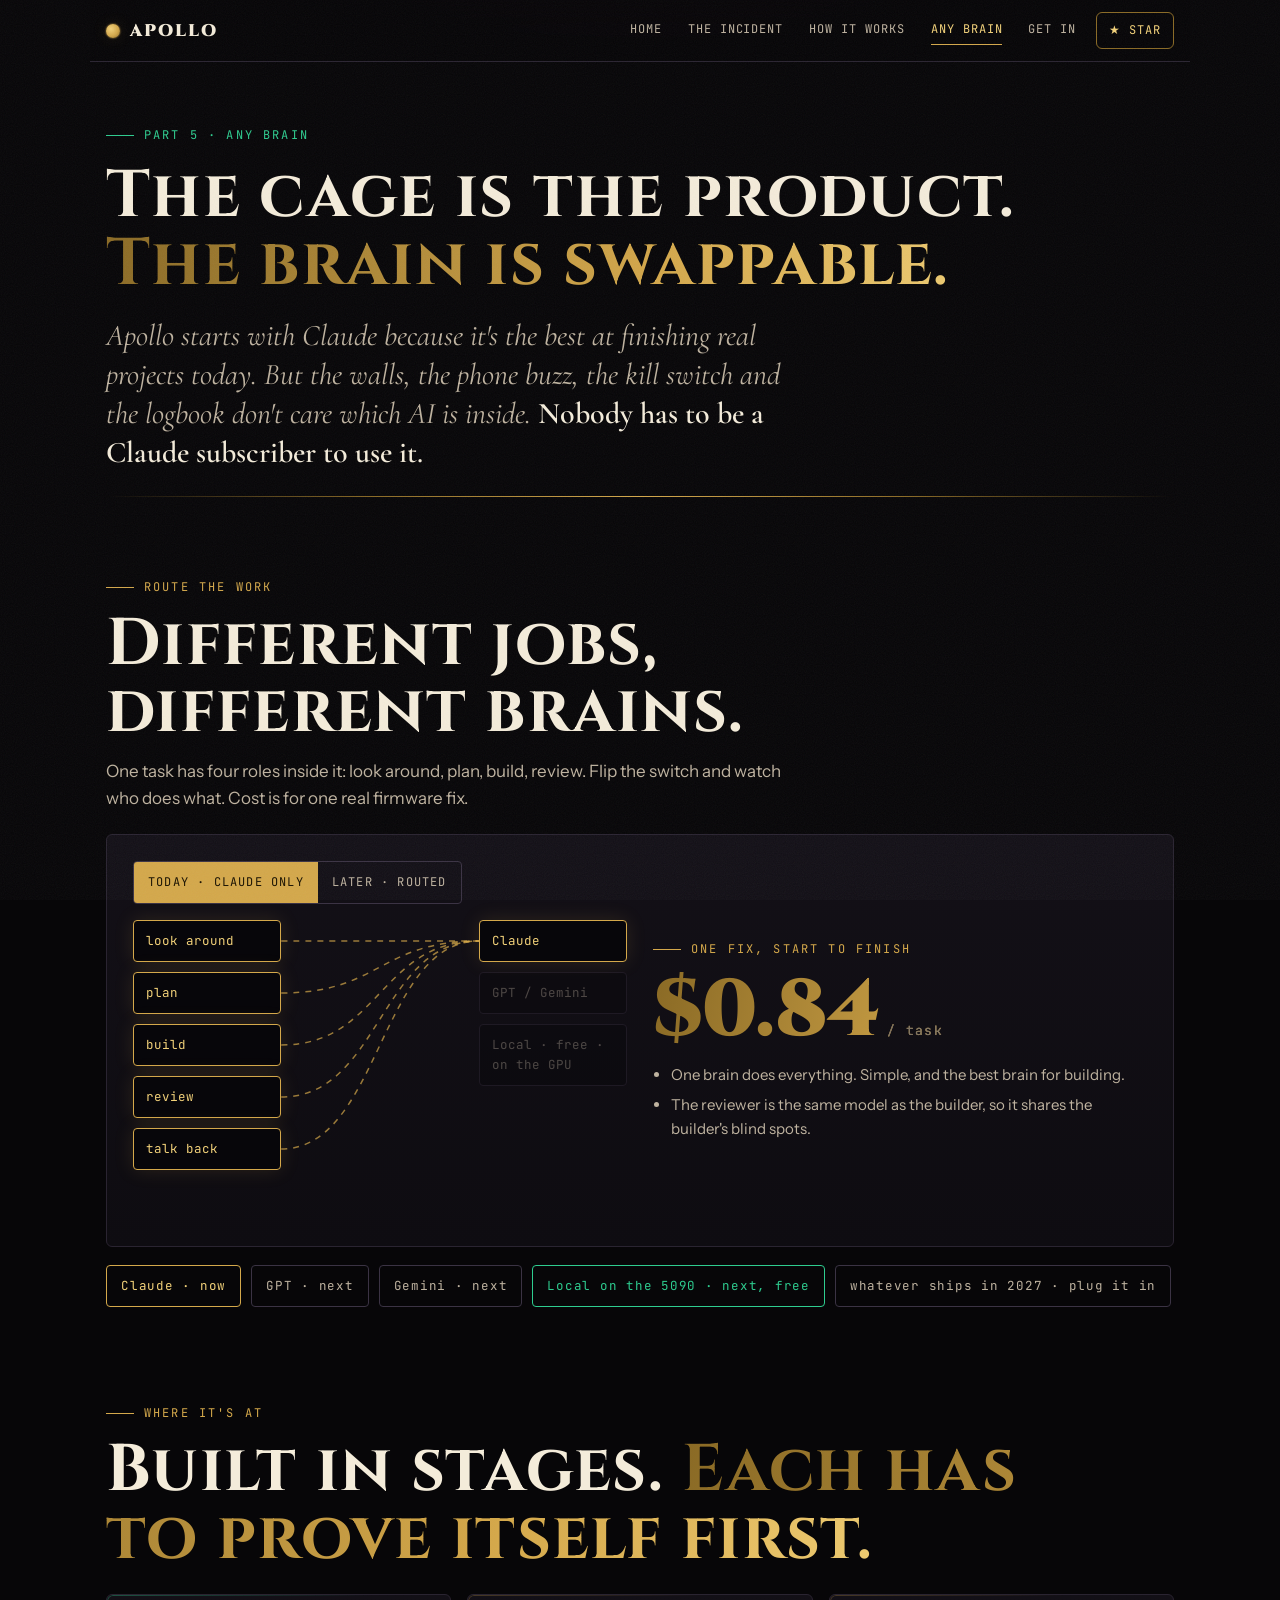
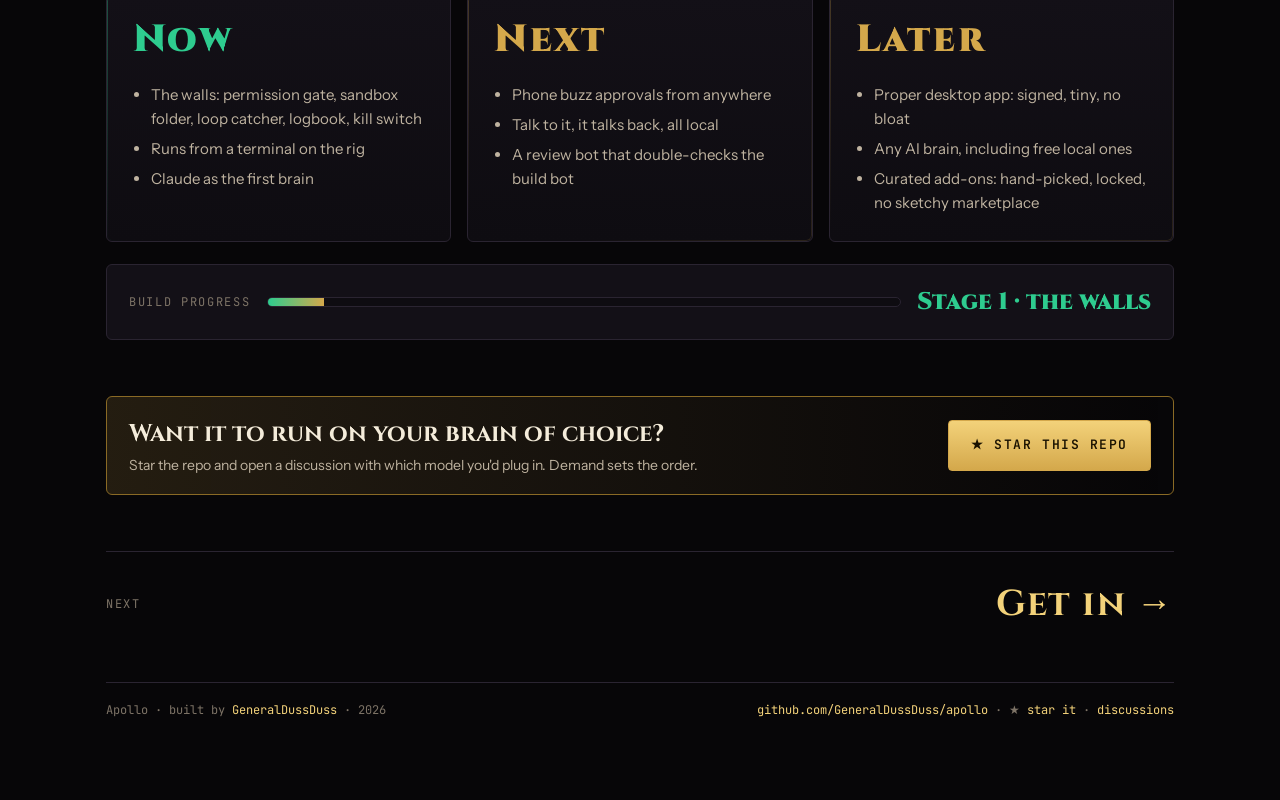
==== docs/brains.html @ f5c2b993 "feat: Apollo landing page, spec, agent rules Co-Authored-By: Claude Fable 5.1 <noreply@anthropic.com" ====
<!doctype html>
<html lang="en">
<head>
<meta charset="utf-8">
<meta name="viewport" content="width=device-width, initial-scale=1, viewport-fit=cover">
<title>Apollo · Any brain</title>
<link rel="stylesheet" href="https://fonts.googleapis.com/css2?family=Cinzel:wght@700;900&family=Cormorant+Garamond:ital,wght@0,500;1,500;1,600&family=Instrument+Sans:wght@400;500;600;700&family=JetBrains+Mono:wght@400;600&display=swap">
<link rel="stylesheet" href="shared.css">
<style>
.hdr{padding-block:64px 24px}
.router{background:linear-gradient(180deg,var(--surface),var(--bg-2));border:1px solid var(--line);border-radius:6px;padding:26px;display:grid;grid-template-columns:1fr 1fr;gap:26px}
.seg{display:inline-flex;border:1px solid var(--line-2);border-radius:4px;overflow:hidden;margin-bottom:16px}
.seg button{font:inherit;font-family:var(--mono);font-size:12px;letter-spacing:.1em;text-transform:uppercase;padding:11px 14px;background:transparent;color:var(--fg-2);border:0;cursor:pointer}
.seg button.on{background:var(--gold);color:#1a1200}
.map{position:relative;min-height:300px}
.map svg{position:absolute;inset:0;width:100%;height:100%;overflow:visible}
.map path{fill:none;stroke:var(--gold);stroke-width:1.5;stroke-dasharray:6 6;opacity:.7;transition:d .6s var(--ease)}
.map path.em{stroke:var(--em)}
.cols{position:relative;display:grid;grid-template-columns:1fr 1fr;gap:0 40%;}
.col{display:flex;flex-direction:column;gap:10px}
.node{font-family:var(--mono);font-size:12.5px;padding:10px 12px;border:1px solid var(--line-2);border-radius:4px;background:#07060a;color:var(--fg-2);position:relative;transition:border-color .4s,color .4s,box-shadow .4s}
.node.lit{border-color:var(--gold);color:var(--gold-2);box-shadow:0 0 20px var(--gold-dim)}
.node.lit.em{border-color:var(--em);color:var(--em-2);box-shadow:0 0 20px var(--em-dim)}
.node.dim{opacity:.35}
.cost{display:flex;flex-direction:column;gap:12px;justify-content:center}
.cost .n{font-family:var(--display);font-size:clamp(44px,7vw,80px);font-weight:900;line-height:1;font-variant-numeric:tabular-nums}
.cost .n small{font-family:var(--mono);font-size:13px;color:var(--fg-3);font-weight:400;margin-left:8px;letter-spacing:.1em}
.cost ul{margin:0;padding-left:18px;color:var(--fg-2);font-size:15px;display:flex;flex-direction:column;gap:6px}
.road{display:grid;grid-template-columns:repeat(3,1fr);gap:16px}
.stage .when{font-family:var(--display);font-size:38px;font-weight:900;line-height:1;letter-spacing:.06em}
.stage.now .when{color:var(--em)}.stage .when{color:var(--gold)}
.stage ul{margin:12px 0 0;padding-left:18px;color:var(--fg-2);font-size:15px;display:flex;flex-direction:column;gap:6px}
.progress{margin-top:22px;display:grid;grid-template-columns:auto 1fr auto;gap:16px;align-items:center;border:1px solid var(--line);border-radius:6px;padding:18px 22px;background:var(--surface)}
.progress .l{font-family:var(--mono);font-size:12px;color:var(--fg-3);letter-spacing:.14em;text-transform:uppercase}
.progress .r{font-family:var(--display);font-size:24px;font-weight:900;color:var(--em)}
@media (max-width:860px){.router,.road,.progress{grid-template-columns:1fr}.cols{gap:0 18%}}
</style>
</head>
<body>
<div class="wrap">
  <nav class="nav"><div class="nav-in"><a class="brand" href="index.html"><span class="sun"></span>APOLLO</a><div class="links"><a href="index.html">Home</a><a href="story.html">The incident</a><a href="how.html">How it works</a><a href="brains.html">Any brain</a><a href="join.html">Get in</a><a class="star" href="https://github.com/GeneralDussDuss/apollo" target="_blank" rel="noopener">★ Star</a></div></div></nav>
  <main>
    <section class="hdr stack">
      <span class="eyebrow em">Part 5 · Any brain</span>
      <h2>The cage is the product.<br><span class="gold">The brain is swappable.</span></h2>
      <p class="lede">Apollo starts with Claude because it's the best at finishing real projects today. But the walls, the phone buzz, the kill switch and the logbook don't care which AI is inside. <b>Nobody has to be a Claude subscriber to use it.</b></p>
    </section>
    <div class="rule"></div>

    <section>
      <span class="eyebrow">Route the work</span>
      <h2 style="margin-top:14px">Different jobs, different brains.</h2>
      <p class="copy" style="margin-top:12px">One task has four roles inside it: look around, plan, build, review. Flip the switch and watch who does what. Cost is for one real firmware fix.</p>
      <div class="router rv" style="margin-top:22px">
        <div>
          <div class="seg"><button class="on" data-mode="p1">Today · Claude only</button><button data-mode="p6">Later · routed</button></div>
          <div class="map"><svg id="wires"></svg>
            <div class="cols">
              <div class="col" id="roles"><div class="node" data-r="explorer">look around</div><div class="node" data-r="planner">plan</div><div class="node" data-r="implementer">build</div><div class="node" data-r="reviewer">review</div><div class="node" data-r="voice">talk back</div></div>
              <div class="col" id="engines"><div class="node" data-e="claude">Claude</div><div class="node" data-e="gpt">GPT / Gemini</div><div class="node" data-e="local">Local · free · on the GPU</div></div>
            </div>
          </div>
        </div>
        <div class="cost"><span class="eyebrow">one fix, start to finish</span><div class="n gold" id="costN">$0.84<small>/ task</small></div><ul id="costNotes"></ul></div>
      </div>
      <div class="pills" style="margin-top:18px"><span class="pill now">Claude · now</span><span class="pill">GPT · next</span><span class="pill">Gemini · next</span><span class="pill loc">Local on the 5090 · next, free</span><span class="pill">whatever ships in 2027 · plug it in</span></div>
    </section>

    <section>
      <span class="eyebrow">Where it's at</span>
      <h2 style="margin-top:14px">Built in stages. <span class="gold">Each has to prove itself first.</span></h2>
      <div class="road" style="margin-top:22px">
        <div class="card stage now em rv"><span class="when">Now</span><ul><li>The walls: permission gate, sandbox folder, loop catcher, logbook, kill switch</li><li>Runs from a terminal on the rig</li><li>Claude as the first brain</li></ul></div>
        <div class="card stage rv"><span class="when">Next</span><ul><li>Phone buzz approvals from anywhere</li><li>Talk to it, it talks back, all local</li><li>A review bot that double-checks the build bot</li></ul></div>
        <div class="card stage rv"><span class="when">Later</span><ul><li>Proper desktop app: signed, tiny, no bloat</li><li>Any AI brain, including free local ones</li><li>Curated add-ons: hand-picked, locked, no sketchy marketplace</li></ul></div>
      </div>
      <div class="progress rv"><span class="l">build progress</span><div class="bar"><i data-w="9"></i></div><span class="r">Stage 1 · the walls</span></div>
    </section>

    <div class="starbox rv" style="margin-top:40px"><div><div class="t">Want it to run on your brain of choice?</div><div class="s">Star the repo and open a discussion with which model you'd plug in. Demand sets the order.</div></div><a class="btn" href="https://github.com/GeneralDussDuss/apollo" target="_blank" rel="noopener">★ Star this repo</a></div>

    <div class="next"><span class="lbl">Next</span><a class="big" href="join.html">Get in →</a></div>
  </main>
  <footer><span>Apollo · built by <a href="https://github.com/GeneralDussDuss" target="_blank" rel="noopener">GeneralDussDuss</a> · 2026</span><span><a href="https://github.com/GeneralDussDuss/apollo" target="_blank" rel="noopener">github.com/GeneralDussDuss/apollo</a> · ★ <a href="https://github.com/GeneralDussDuss/apollo/stargazers" target="_blank" rel="noopener">star it</a> · <a href="https://github.com/GeneralDussDuss/apollo/discussions" target="_blank" rel="noopener">discussions</a></span></footer>
</div>
<script src="shared.js"></script>
</body>
</html>
---- docs/shared.css ----
/* APOLLO — shared styles. Single committed world: black lacquer, hammered gold, emerald for "go". */
:root{
  --bg:#070608; --bg-2:#0e0c11; --surface:#131017; --surface-2:#1a1620; --line:#2a2431; --line-2:#3b3344;
  --fg:#f4ecda; --fg-2:#bfb3a0; --fg-3:#7d7366;
  --gold:#d4a84b; --gold-2:#f3d27a; --gold-3:#8a6a25; --gold-dim:rgba(212,168,75,.14);
  --em:#2ecc8f; --em-2:#7ff0c2; --em-dim:rgba(46,204,143,.14);
  --blood:#c9414c; --blood-dim:rgba(201,65,76,.14);
  --display:"Cinzel","Trajan Pro","Times New Roman",serif;
  --serif:"Cormorant Garamond","Garamond","Georgia",serif;
  --body:"Instrument Sans","Segoe UI",system-ui,sans-serif;
  --mono:"JetBrains Mono","Cascadia Code",Consolas,monospace;
  --ease:cubic-bezier(.2,.8,.2,1);
  color-scheme:dark;
}
*{box-sizing:border-box}
html{scroll-behavior:smooth}
body{margin:0;background:var(--bg);color:var(--fg);font-family:var(--body);font-size:17px;line-height:1.6;overflow-x:hidden;
  background-image:radial-gradient(900px 500px at 50% -10%, rgba(212,168,75,.10), transparent 60%)}
body::after{content:"";position:fixed;inset:0;pointer-events:none;z-index:50;opacity:.06;
  background-image:url("data:image/svg+xml;utf8,<svg xmlns='http://www.w3.org/2000/svg' width='160' height='160'><filter id='n'><feTurbulence type='fractalNoise' baseFrequency='.9' numOctaves='2' stitchTiles='stitch'/></filter><rect width='100%' height='100%' filter='url(%23n)' opacity='.9'/></svg>")}
.wrap{max-width:1100px;margin:0 auto;padding-block:0 80px;padding-left:max(16px,env(safe-area-inset-left,0px));padding-right:max(16px,env(safe-area-inset-right,0px))}
main{animation:pagein .7s var(--ease) both}
@keyframes pagein{from{opacity:0;transform:translateY(10px)}to{opacity:1;transform:none}}
h1,h2,h3{font-family:var(--display);font-weight:700;margin:0;line-height:1.02;text-wrap:balance;letter-spacing:.02em}
h1{font-size:clamp(56px,11vw,150px);line-height:.95;font-weight:900}
h2{font-size:clamp(34px,5.6vw,66px)}
h3{font-size:clamp(20px,2.4vw,26px)}
p{margin:0}
a{color:var(--gold-2)}
.gold{background:linear-gradient(100deg,var(--gold-3) 0%,var(--gold) 30%,var(--gold-2) 50%,var(--gold) 70%,var(--gold-3) 100%);background-size:220% 100%;-webkit-background-clip:text;background-clip:text;color:transparent;animation:shimmer 6s linear infinite}
@keyframes shimmer{to{background-position:220% 0}}
.em{color:var(--em)}
.eyebrow{font-family:var(--mono);font-size:12px;letter-spacing:.18em;text-transform:uppercase;color:var(--gold);display:inline-flex;align-items:center;gap:10px}
.eyebrow::before{content:"";width:28px;height:1px;background:var(--gold)}
.eyebrow.red{color:var(--blood)}.eyebrow.red::before{background:var(--blood)}
.eyebrow.em{color:var(--em)}.eyebrow.em::before{background:var(--em)}
.lede{font-family:var(--serif);font-size:clamp(22px,2.8vw,30px);line-height:1.3;color:var(--fg-2);max-width:52ch;font-style:italic}
.lede b{color:var(--fg);font-style:normal;font-weight:600}
.copy{color:var(--fg-2);font-size:17px;max-width:62ch}
.copy b{color:var(--fg);font-weight:600}
.rule{height:1px;background:linear-gradient(90deg,transparent,var(--gold-3),var(--gold),var(--gold-3),transparent);margin:0;transform-origin:left;animation:draw 1.2s var(--ease) both}
@keyframes draw{from{transform:scaleX(0)}to{transform:scaleX(1)}}
section{padding-block:72px 16px}
.stack{display:flex;flex-direction:column;gap:18px}

/* nav */
.nav{position:sticky;top:env(safe-area-inset-top,0px);z-index:40;background:rgba(7,6,8,.78);backdrop-filter:blur(14px);border-bottom:1px solid var(--line);margin:0 calc(-1 * max(16px,env(safe-area-inset-right,0px))) 0 calc(-1 * max(16px,env(safe-area-inset-left,0px)))}
.nav-in{max-width:1100px;margin:0 auto;display:flex;align-items:center;gap:18px;padding-block:12px;padding-left:max(16px,env(safe-area-inset-left,0px));padding-right:max(16px,env(safe-area-inset-right,0px))}
.brand{font-family:var(--display);font-weight:900;letter-spacing:.12em;text-decoration:none;color:var(--fg);display:flex;align-items:center;gap:10px;white-space:nowrap}
.brand .sun{width:14px;height:14px;border-radius:50%;background:radial-gradient(circle at 35% 35%,var(--gold-2),var(--gold) 55%,var(--gold-3));box-shadow:0 0 16px var(--gold-dim),0 0 2px var(--gold);display:inline-block}
.links{display:flex;gap:2px;margin-left:auto;overflow-x:auto;scrollbar-width:none}
.links::-webkit-scrollbar{display:none}
.links a{font-family:var(--mono);font-size:12px;letter-spacing:.08em;text-transform:uppercase;color:var(--fg-2);text-decoration:none;padding:8px 12px;border-radius:6px;white-space:nowrap;position:relative}
.links a::after{content:"";position:absolute;left:12px;right:12px;bottom:4px;height:1px;background:var(--gold);transform:scaleX(0);transform-origin:left;transition:transform .35s var(--ease)}
.links a:hover::after,.links a.on::after{transform:scaleX(1)}
.links a.on{color:var(--gold-2)}
.links a.star{border:1px solid var(--gold-3);color:var(--gold-2);margin-left:6px}
.links a.star::after{display:none}
.links a.star:hover{background:var(--gold-dim)}
.starbox{display:flex;align-items:center;justify-content:space-between;gap:16px;flex-wrap:wrap;border:1px solid var(--gold-3);border-radius:6px;padding:18px 22px;background:linear-gradient(90deg,var(--gold-dim),transparent)}
.starbox .t{font-family:var(--display);font-size:clamp(18px,2.6vw,24px);font-weight:700}
.starbox .s{font-size:14px;color:var(--fg-2)}
.updates{display:grid;grid-template-columns:repeat(3,1fr);gap:14px}
.updates a{text-decoration:none;color:inherit}
.updates .card .k{font-family:var(--mono);font-size:11px;letter-spacing:.18em;text-transform:uppercase;color:var(--em)}
.updates .card .go{font-family:var(--mono);font-size:12px;letter-spacing:.14em;text-transform:uppercase;color:var(--gold-2);margin-top:auto}
@media (max-width:860px){.updates{grid-template-columns:1fr}}
.links a:focus-visible,.btn:focus-visible,button:focus-visible{outline:2px solid var(--gold);outline-offset:3px}

/* buttons */
.btn{font:inherit;font-family:var(--mono);font-size:13px;letter-spacing:.12em;text-transform:uppercase;font-weight:600;padding:14px 22px;border-radius:4px;border:1px solid var(--gold);background:linear-gradient(180deg,var(--gold-2),var(--gold));color:#1a1200;cursor:pointer;display:inline-block;text-decoration:none;position:relative;overflow:hidden;transition:transform .25s var(--ease),box-shadow .25s var(--ease)}
.btn:hover{transform:translateY(-2px);box-shadow:0 10px 30px rgba(212,168,75,.25)}
.btn.ghost{background:transparent;color:var(--gold-2)}
.btn.em{border-color:var(--em);background:linear-gradient(180deg,var(--em-2),var(--em));color:#032214}
.btn.em.ghost{background:transparent;color:var(--em)}
.cta{display:flex;gap:12px;flex-wrap:wrap}

/* cards */
.card{background:linear-gradient(180deg,var(--surface),var(--bg-2));border:1px solid var(--line);border-radius:6px;padding:26px;min-width:0;position:relative;display:flex;flex-direction:column;gap:12px;transition:transform .4s var(--ease),border-color .4s var(--ease)}
.card::before{content:"";position:absolute;inset:0;border-radius:6px;padding:1px;background:linear-gradient(135deg,rgba(212,168,75,.45),transparent 40%,transparent 60%,rgba(212,168,75,.25));-webkit-mask:linear-gradient(#000 0 0) content-box,linear-gradient(#000 0 0);-webkit-mask-composite:xor;mask-composite:exclude;pointer-events:none;opacity:.6}
.card:hover{transform:translateY(-4px);border-color:var(--line-2)}
.card.red::before{background:linear-gradient(135deg,rgba(201,65,76,.6),transparent 45%)}
.card.em::before{background:linear-gradient(135deg,rgba(46,204,143,.6),transparent 45%)}
.card h3 span.n{font-family:var(--display);font-size:13px;letter-spacing:.2em;color:var(--gold);display:block;margin-bottom:8px}
.card p{color:var(--fg-2);font-size:15.5px}
.card .plain{font-size:14px;color:var(--fg-3);border-top:1px solid var(--line);padding-top:12px;font-family:var(--serif);font-style:italic;font-size:16px}
.card .plain b{color:var(--fg-2);font-style:normal;font-family:var(--body);font-size:12px;letter-spacing:.14em;text-transform:uppercase}
.grid2{display:grid;grid-template-columns:1fr 1fr;gap:16px}
.grid3{display:grid;grid-template-columns:repeat(3,1fr);gap:16px}

/* reveal (transform only — always visible at rest) */
.rv{transform:translateY(22px);transition:transform .9s var(--ease)}
.rv.in{transform:none}

/* stats */
.stats{display:grid;grid-template-columns:repeat(3,1fr);gap:16px}
.stat{border-top:1px solid var(--gold-3);padding-top:14px}
.stat .n{font-family:var(--display);font-size:clamp(44px,7vw,84px);font-weight:900;line-height:1;font-variant-numeric:tabular-nums}
.stat .l{font-size:14px;color:var(--fg-2);margin-top:6px}

/* terminals */
.nights{display:grid;grid-template-columns:1fr 1fr;gap:16px}
.night{background:#050407;border:1px solid var(--line);border-radius:6px;overflow:hidden;min-width:0;display:flex;flex-direction:column}
.night .hd{display:flex;justify-content:space-between;align-items:center;padding:12px 16px;border-bottom:1px solid var(--line);font-family:var(--mono);font-size:12px;color:var(--fg-3)}
.night .hd b{font-family:var(--display);font-size:16px;letter-spacing:.16em;text-transform:uppercase;font-weight:700}
.night.bad .hd b{color:var(--blood)}.night.good .hd b{color:var(--em)}
.term{padding:16px;font-family:var(--mono);font-size:12.5px;line-height:1.8;color:#d9d0c0;white-space:pre-wrap;word-break:break-word;min-height:300px;flex:1}
.term .e{color:#ff7b86}.term .w{color:var(--gold-2)}.term .g{color:var(--em-2)}.term .m{color:#a9b4ff}.term .x{color:#6f6678}.term .h{color:var(--fg);font-weight:600}
.night .ft{padding:10px 16px;border-top:1px solid var(--line);font-family:var(--mono);font-size:12px;color:var(--fg-3);display:flex;justify-content:space-between;gap:10px;flex-wrap:wrap}
.night.bad .ft b{color:var(--blood)}.night.good .ft b{color:var(--em)}

/* phone */
.phone{width:min(320px,100%);margin:0 auto;background:#07060a;border:10px solid #1c1822;border-radius:40px;padding:18px 14px 26px;box-shadow:0 40px 80px rgba(0,0,0,.6),0 0 0 1px var(--gold-3);color:#f3eee6}
.phone .time{text-align:center;font-family:var(--mono);font-size:12px;color:var(--fg-3);margin-bottom:12px}
.notif{background:#14111a;border:1px solid var(--line-2);border-radius:16px;padding:14px;display:flex;flex-direction:column;gap:8px}
.notif .app{display:flex;align-items:center;gap:8px;font-size:11.5px;color:var(--fg-3);font-family:var(--mono)}
.notif .app i{width:16px;height:16px;border-radius:5px;background:var(--gold);display:inline-block}
.notif .ttl{font-weight:700;font-size:15px}
.notif .raw{font-family:var(--mono);font-size:12px;background:#07060a;border:1px solid var(--line-2);padding:8px 10px;border-radius:8px;color:#e6dfd3;white-space:pre-wrap;word-break:break-all}
.notif .meta{font-size:11.5px;color:var(--fg-3);display:flex;justify-content:space-between;gap:8px;font-variant-numeric:tabular-nums}
.acts{display:flex;gap:8px;margin-top:4px}
.acts button{flex:1;font:inherit;font-weight:700;font-size:14px;padding:11px;border-radius:10px;border:0;cursor:pointer}
.acts .ok{background:var(--em);color:#032214}.acts .no{background:#2a2431;color:#fff}
.phone .result{margin-top:12px;font-family:var(--mono);font-size:12px;color:var(--fg-3);text-align:center;min-height:38px}

/* misc */
.pills{display:flex;gap:10px;flex-wrap:wrap}
.pill{font-family:var(--mono);font-size:12.5px;letter-spacing:.06em;padding:10px 14px;border-radius:4px;border:1px solid var(--line-2);color:var(--fg-2)}
.pill.now{border-color:var(--gold);color:var(--gold-2)}.pill.loc{border-color:var(--em);color:var(--em)}
.bar{height:10px;background:var(--bg-2);border-radius:5px;overflow:hidden;border:1px solid var(--line)}
.bar i{display:block;height:100%;width:0;background:linear-gradient(90deg,var(--em),var(--gold));transition:width 1.6s var(--ease)}
.quote{font-family:var(--serif);font-style:italic;font-size:clamp(26px,4vw,44px);line-height:1.2;color:var(--fg);max-width:26ch}
.quote b{color:var(--gold-2);font-style:normal}
footer a{color:var(--gold-2);text-decoration:none}footer a:hover{text-decoration:underline}
footer{margin-top:48px;padding-top:18px;border-top:1px solid var(--line);font-family:var(--mono);font-size:12px;color:var(--fg-3);display:flex;justify-content:space-between;flex-wrap:wrap;gap:8px}
.next{margin-top:56px;display:flex;justify-content:space-between;align-items:center;gap:16px;flex-wrap:wrap;border-top:1px solid var(--line);padding-top:24px}
.next .lbl{font-family:var(--mono);font-size:12px;letter-spacing:.14em;text-transform:uppercase;color:var(--fg-3)}
.next a.big{font-family:var(--display);font-size:clamp(22px,3.4vw,36px);font-weight:700;color:var(--gold-2);text-decoration:none;letter-spacing:.04em}
.next a.big:hover{color:var(--gold)}

@media (max-width:860px){
  .grid2,.grid3,.nights,.stats{grid-template-columns:1fr}
  section{padding-block:52px 12px}
}
@media (prefers-reduced-motion: reduce){*{animation:none!important;transition:none!important}.rv{transform:none}}
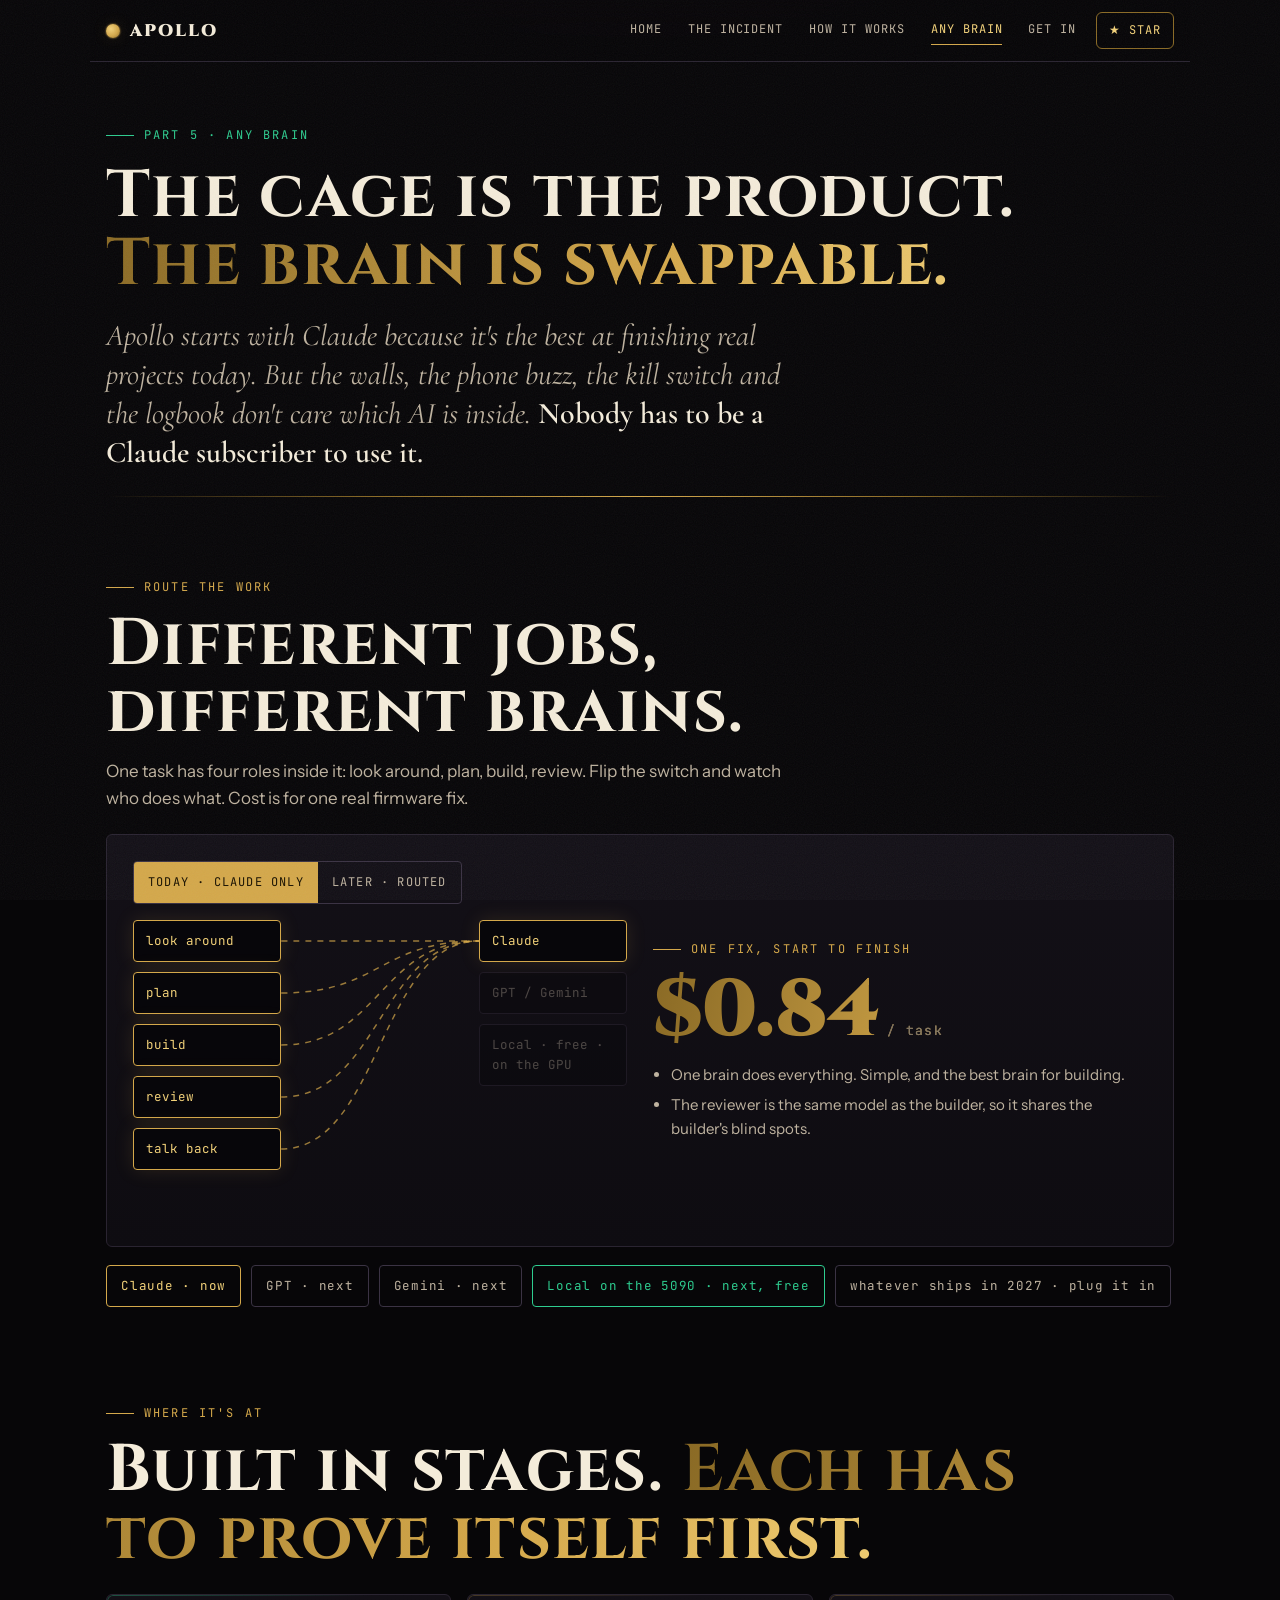
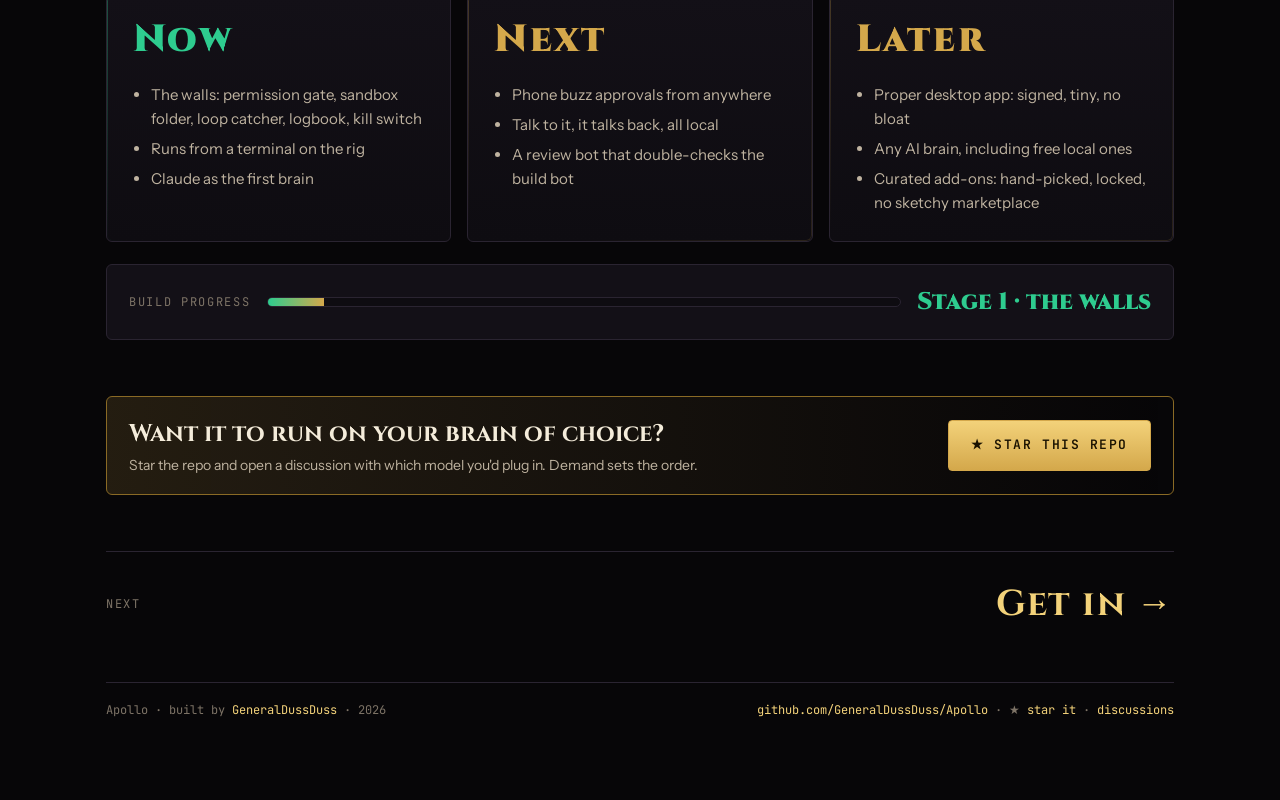
==== commit b0ceb6a3: "fix: links use the capital-A repo path Co-Authored-By: Claude Fable 5.1 <noreply@anthropic.com> Clau" ====
--- a/docs/brains.html
+++ b/docs/brains.html
@@ -38,7 +38,7 @@
 </head>
 <body>
 <div class="wrap">
-  <nav class="nav"><div class="nav-in"><a class="brand" href="index.html"><span class="sun"></span>APOLLO</a><div class="links"><a href="index.html">Home</a><a href="story.html">The incident</a><a href="how.html">How it works</a><a href="brains.html">Any brain</a><a href="join.html">Get in</a><a class="star" href="https://github.com/GeneralDussDuss/apollo" target="_blank" rel="noopener">★ Star</a></div></div></nav>
+  <nav class="nav"><div class="nav-in"><a class="brand" href="index.html"><span class="sun"></span>APOLLO</a><div class="links"><a href="index.html">Home</a><a href="story.html">The incident</a><a href="how.html">How it works</a><a href="brains.html">Any brain</a><a href="join.html">Get in</a><a class="star" href="https://github.com/GeneralDussDuss/Apollo" target="_blank" rel="noopener">★ Star</a></div></div></nav>
   <main>
     <section class="hdr stack">
       <span class="eyebrow em">Part 5 · Any brain</span>
@@ -77,11 +77,11 @@
       <div class="progress rv"><span class="l">build progress</span><div class="bar"><i data-w="9"></i></div><span class="r">Stage 1 · the walls</span></div>
     </section>
 
-    <div class="starbox rv" style="margin-top:40px"><div><div class="t">Want it to run on your brain of choice?</div><div class="s">Star the repo and open a discussion with which model you'd plug in. Demand sets the order.</div></div><a class="btn" href="https://github.com/GeneralDussDuss/apollo" target="_blank" rel="noopener">★ Star this repo</a></div>
+    <div class="starbox rv" style="margin-top:40px"><div><div class="t">Want it to run on your brain of choice?</div><div class="s">Star the repo and open a discussion with which model you'd plug in. Demand sets the order.</div></div><a class="btn" href="https://github.com/GeneralDussDuss/Apollo" target="_blank" rel="noopener">★ Star this repo</a></div>
 
     <div class="next"><span class="lbl">Next</span><a class="big" href="join.html">Get in →</a></div>
   </main>
-  <footer><span>Apollo · built by <a href="https://github.com/GeneralDussDuss" target="_blank" rel="noopener">GeneralDussDuss</a> · 2026</span><span><a href="https://github.com/GeneralDussDuss/apollo" target="_blank" rel="noopener">github.com/GeneralDussDuss/apollo</a> · ★ <a href="https://github.com/GeneralDussDuss/apollo/stargazers" target="_blank" rel="noopener">star it</a> · <a href="https://github.com/GeneralDussDuss/apollo/discussions" target="_blank" rel="noopener">discussions</a></span></footer>
+  <footer><span>Apollo · built by <a href="https://github.com/GeneralDussDuss" target="_blank" rel="noopener">GeneralDussDuss</a> · 2026</span><span><a href="https://github.com/GeneralDussDuss/Apollo" target="_blank" rel="noopener">github.com/GeneralDussDuss/Apollo</a> · ★ <a href="https://github.com/GeneralDussDuss/Apollo/stargazers" target="_blank" rel="noopener">star it</a> · <a href="https://github.com/GeneralDussDuss/Apollo/discussions" target="_blank" rel="noopener">discussions</a></span></footer>
 </div>
 <script src="shared.js"></script>
 </body>
